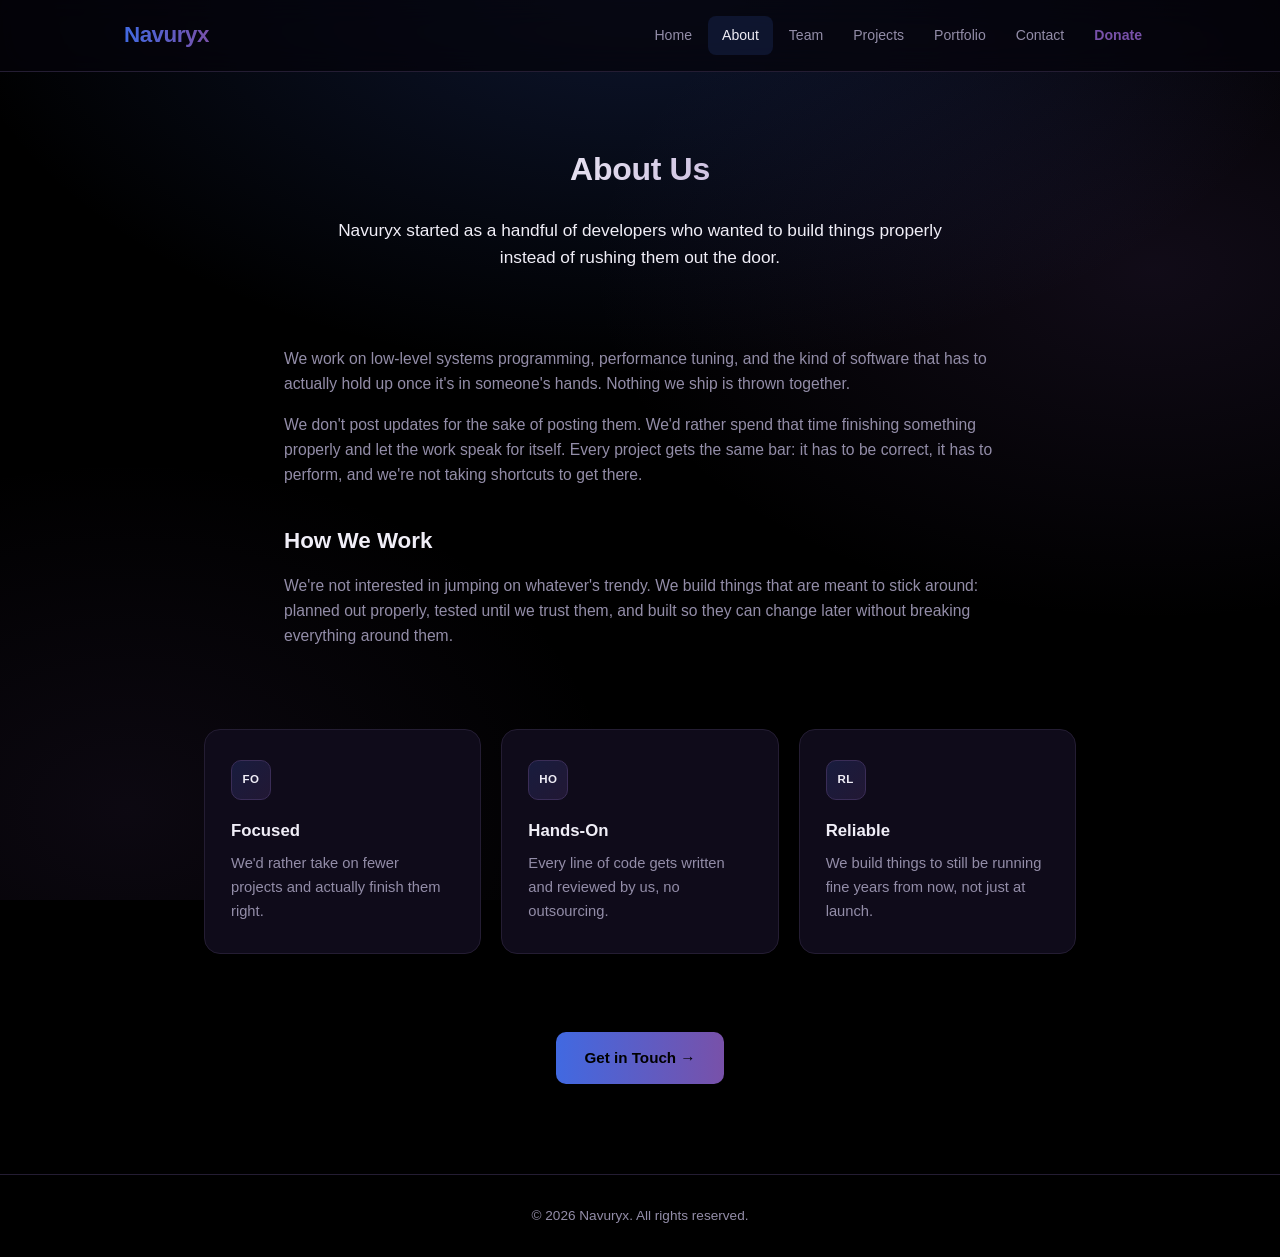
==== about/index.html @ 2e4e2330 "Restructure for clean URLs, real avatar, and a proper navbar Moved each page into its own folder (ab" ====
<!DOCTYPE html>
<html lang="en">
<head>
<meta charset="UTF-8">
<meta name="viewport" content="width=device-width, initial-scale=1.0">
<title>About - Navuryx</title>
<link rel="stylesheet" href="../css/style.css">
</head>
<body>

<header class="site-header">
  <div class="bar">
    <a href="../" class="brand">Navuryx</a>
    <nav>
      <a href="../">Home</a>
      <a href="./" class="active">About</a>
      <a href="../team/">Team</a>
      <a href="../projects/">Projects</a>
      <a href="../portfolio/">Portfolio</a>
      <a href="../contact/">Contact</a>
      <a href="https://paypal.me/hitboyxx23" target="_blank" rel="noopener" class="nav-donate">Donate</a>
    </nav>
  </div>
</header>

<div class="wrap">
  <div class="tagline">About Us</div>
  <p class="lead">Navuryx started as a handful of developers who wanted to build things properly instead of rushing them out the door.</p>
</div>

<div class="content-block">
  <p>We work on low-level systems programming, performance tuning, and the kind of software that has to actually hold up once it's in someone's hands. Nothing we ship is thrown together.</p>
  <p>We don't post updates for the sake of posting them. We'd rather spend that time finishing something properly and let the work speak for itself. Every project gets the same bar: it has to be correct, it has to perform, and we're not taking shortcuts to get there.</p>

  <h2>How We Work</h2>
  <p>We're not interested in jumping on whatever's trendy. We build things that are meant to stick around: planned out properly, tested until we trust them, and built so they can change later without breaking everything around them.</p>
</div>

<div class="cards">
  <div class="card">
    <div class="icon">FO</div>
    <h3>Focused</h3>
    <p>We'd rather take on fewer projects and actually finish them right.</p>
  </div>
  <div class="card">
    <div class="icon">HO</div>
    <h3>Hands-On</h3>
    <p>Every line of code gets written and reviewed by us, no outsourcing.</p>
  </div>
  <div class="card">
    <div class="icon">RL</div>
    <h3>Reliable</h3>
    <p>We build things to still be running fine years from now, not just at launch.</p>
  </div>
</div>

<div class="cta-row">
  <a href="../contact/" class="btn btn-primary">Get in Touch &rarr;</a>
</div>

<footer>
  &copy; 2026 Navuryx. All rights reserved.
</footer>

<script src="../js/main.js"></script>
</body>
</html>
---- css/style.css ----
:root{
  --bg:#000000;
  --bg-alt:#0a0712;
  --bg-card:#0f0b1a;
  --text:#f0eef7;
  --muted:#938da8;
  --royal-blue:#4169e1;
  --royal-purple:#7851a9;
  --accent:#4169e1;
  --accent-2:#7851a9;
  --border:#241d33;
  --border-hover:#3a2d57;
}
*{box-sizing:border-box;margin:0;padding:0;}
html{scroll-behavior:smooth;}
body{
  min-height:100vh;
  background:
    radial-gradient(ellipse 1000px 600px at 50% -5%, rgba(65,105,225,0.22), transparent 70%),
    radial-gradient(ellipse 800px 500px at 90% 30%, rgba(120,81,169,0.14), transparent 70%),
    radial-gradient(ellipse 700px 500px at 10% 90%, rgba(120,81,169,0.10), transparent 70%),
    var(--bg);
  background-attachment:fixed;
  color:var(--text);
  font-family:-apple-system,BlinkMacSystemFont,"Segoe UI",Roboto,Helvetica,Arial,sans-serif;
  line-height:1.6;
  display:flex;
  flex-direction:column;
  align-items:center;
}

/* Top navbar */
.site-header{
  position:sticky;
  top:0;
  z-index:50;
  width:100%;
  background:rgba(5,3,10,0.72);
  backdrop-filter:blur(14px);
  border-bottom:1px solid var(--border);
}
.site-header .bar{
  width:100%;
  max-width:1080px;
  margin:0 auto;
  padding:16px 24px;
  display:flex;
  align-items:center;
  justify-content:space-between;
  gap:20px;
}
.brand{
  font-size:1.4rem;
  font-weight:800;
  letter-spacing:-0.5px;
  background:linear-gradient(90deg,var(--royal-blue),var(--royal-purple));
  -webkit-background-clip:text;background-clip:text;color:transparent;
  text-decoration:none;
  flex-shrink:0;
}
nav{
  display:flex;
  gap:2px;
  flex-wrap:wrap;
  justify-content:center;
  align-items:center;
}
nav a{
  position:relative;
  color:var(--muted);
  text-decoration:none;
  font-size:0.88rem;
  font-weight:500;
  padding:8px 14px;
  border-radius:8px;
  transition:color .2s, background .2s;
}
nav a:hover{color:var(--text);background:rgba(65,105,225,0.1);}
nav a.active{
  color:var(--text);
  background:rgba(65,105,225,0.14);
}
nav a.nav-donate{
  color:var(--royal-purple);
  font-weight:600;
}
nav a.nav-donate:hover{background:rgba(120,81,169,0.14);}

.wrap{
  width:100%;
  max-width:780px;
  padding:72px 24px 56px;
  text-align:center;
}

.hero-title{
  font-size:clamp(2.6rem,7vw,4rem);
  font-weight:800;
  letter-spacing:-1.5px;
  background:linear-gradient(90deg,var(--royal-blue),var(--royal-purple));
  -webkit-background-clip:text;background-clip:text;color:transparent;
  margin-bottom:22px;
}

.tagline{
  font-size:clamp(1.5rem,3.6vw,2rem);
  font-weight:700;
  margin-bottom:22px;
  letter-spacing:-0.3px;
  background:linear-gradient(90deg,var(--text) 30%,var(--royal-purple) 140%);
  -webkit-background-clip:text;background-clip:text;color:transparent;
}
.lead{
  font-size:1.08rem;
  color:var(--text);
  max-width:620px;
  margin:0 auto 18px;
}
.sub{
  font-size:0.95rem;
  color:var(--muted);
  max-width:600px;
  margin:0 auto;
}

.stats{
  display:flex;
  justify-content:center;
  gap:64px;
  margin:54px auto 0;
  padding-top:38px;
  border-top:1px solid var(--border);
  max-width:520px;
}
.stat .num{
  font-size:2rem;
  font-weight:800;
  background:linear-gradient(90deg,var(--royal-blue),var(--royal-purple));
  -webkit-background-clip:text;background-clip:text;color:transparent;
}
.stat .label{
  font-size:0.76rem;
  letter-spacing:0.6px;
  color:var(--muted);
  text-transform:uppercase;
  margin-top:6px;
}

.cards{
  width:100%;
  max-width:920px;
  display:grid;
  grid-template-columns:repeat(auto-fit,minmax(250px,1fr));
  gap:20px;
  padding:0 24px 24px;
}
.card{
  position:relative;
  background:var(--bg-card);
  border:1px solid var(--border);
  border-radius:16px;
  padding:30px 26px;
  text-align:left;
  overflow:hidden;
  transition:border-color .25s, transform .25s, box-shadow .25s;
  opacity:0;
  transform:translateY(16px);
  animation:cardIn .5s ease forwards;
}
.card:nth-child(1){animation-delay:.05s;}
.card:nth-child(2){animation-delay:.15s;}
.card:nth-child(3){animation-delay:.25s;}
.card:nth-child(4){animation-delay:.35s;}
.card:nth-child(5){animation-delay:.45s;}
.card:nth-child(6){animation-delay:.55s;}
@keyframes cardIn{to{opacity:1;transform:translateY(0);}}
.card:hover{
  border-color:var(--border-hover);
  transform:translateY(-4px);
  box-shadow:0 16px 40px rgba(65,105,225,0.14);
}
.card .icon{
  width:40px;height:40px;
  border-radius:10px;
  background:linear-gradient(135deg,rgba(65,105,225,0.18),rgba(120,81,169,0.18));
  border:1px solid var(--border-hover);
  display:flex;align-items:center;justify-content:center;
  font-size:0.72rem;font-weight:700;letter-spacing:0.5px;
  color:var(--text);
  margin-bottom:18px;
}
.card h3{
  font-size:1.05rem;
  color:var(--text);
  margin-bottom:8px;
  font-weight:700;
}
.card p{color:var(--muted);font-size:0.92rem;}

.cta-row{
  padding:54px 24px 90px;
  display:flex;
  gap:16px;
  flex-wrap:wrap;
  justify-content:center;
}
.btn{
  display:inline-flex;
  align-items:center;
  gap:8px;
  padding:14px 28px;
  border-radius:10px;
  font-weight:600;
  font-size:0.95rem;
  text-decoration:none;
  background:var(--bg-card);
  color:var(--text);
  border:1px solid var(--border);
  transition:transform .15s, border-color .2s, box-shadow .2s;
  cursor:pointer;
}
.btn:hover{border-color:var(--border-hover);transform:translateY(-2px);box-shadow:0 8px 24px rgba(65,105,225,0.12);}
.btn-primary{
  background:linear-gradient(90deg,var(--royal-blue),var(--royal-purple));
  color:#000;
  border:none;
}
.btn-primary:hover{box-shadow:0 10px 28px rgba(65,105,225,0.35);}
.btn-donate{
  background:transparent;
  color:var(--text);
  border:1px solid var(--royal-purple);
}
.btn-donate:hover{
  background:rgba(120,81,169,0.14);
  box-shadow:0 10px 28px rgba(120,81,169,0.25);
}

/* Contact form */
.form-card{
  width:100%;
  max-width:480px;
  background:var(--bg-card);
  border:1px solid var(--border);
  border-radius:16px;
  padding:34px;
  text-align:left;
  margin:0 24px 90px;
}
.field{margin-bottom:18px;}
.field label{
  display:block;
  font-size:0.85rem;
  color:var(--muted);
  margin-bottom:6px;
}
.field input, .field textarea{
  width:100%;
  background:var(--bg);
  border:1px solid var(--border);
  border-radius:8px;
  padding:11px 14px;
  color:var(--text);
  font-family:inherit;
  font-size:0.95rem;
  resize:vertical;
  transition:border-color .2s, box-shadow .2s;
}
.field input:focus, .field textarea:focus{
  outline:none;
  border-color:var(--royal-blue);
  box-shadow:0 0 0 3px rgba(65,105,225,0.15);
}
.form-status{
  margin-top:14px;
  font-size:0.9rem;
  color:var(--royal-purple);
  min-height:1.2em;
}

.member-card{
  width:100%;
  max-width:340px;
  margin:0 auto 52px;
  background:var(--bg-card);
  border:1px solid var(--border);
  border-radius:18px;
  padding:34px 28px;
  text-align:center;
  transition:border-color .25s, transform .25s, box-shadow .25s;
}
.member-card:hover{
  border-color:var(--border-hover);
  transform:translateY(-3px);
  box-shadow:0 16px 40px rgba(65,105,225,0.14);
}
.member-card .avatar{
  width:84px;height:84px;
  border-radius:50%;
  margin:0 auto 16px;
  display:block;
  object-fit:cover;
  padding:3px;
  background:linear-gradient(135deg,var(--royal-blue),var(--royal-purple));
}
.member-card h3{font-size:1.15rem;margin-bottom:4px;}
.member-card .role{
  font-size:0.76rem;
  letter-spacing:0.6px;
  text-transform:uppercase;
  background:linear-gradient(90deg,var(--royal-blue),var(--royal-purple));
  -webkit-background-clip:text;background-clip:text;color:transparent;
  font-weight:700;
  margin-bottom:18px;
}
.tags{
  display:flex;flex-wrap:wrap;gap:6px;
  justify-content:center;
  margin-bottom:20px;
}
.tag{
  font-size:0.74rem;
  padding:4px 11px;
  border-radius:999px;
  background:rgba(65,105,225,0.12);
  border:1px solid var(--border-hover);
  color:var(--text);
}
.member-card .links{
  display:flex;gap:10px;justify-content:center;
}
.member-card .links a{
  font-size:0.85rem;
  color:var(--muted);
  text-decoration:none;
  border:1px solid var(--border);
  padding:8px 16px;
  border-radius:8px;
  transition:color .2s, border-color .2s;
}
.member-card .links a:hover{color:var(--text);border-color:var(--royal-blue);}

.content-block{
  width:100%;
  max-width:760px;
  padding:0 24px 64px;
  text-align:left;
}
.content-block p{color:var(--muted);margin-bottom:16px;font-size:0.98rem;}
.content-block h2{
  font-size:1.4rem;
  margin:36px 0 14px;
  color:var(--text);
  font-weight:700;
}

footer{
  width:100%;
  border-top:1px solid var(--border);
  padding:30px 24px;
  text-align:center;
  color:var(--muted);
  font-size:0.85rem;
}

@media(max-width:600px){
  .stats{gap:32px;}
  .wrap{padding-top:56px;}
}
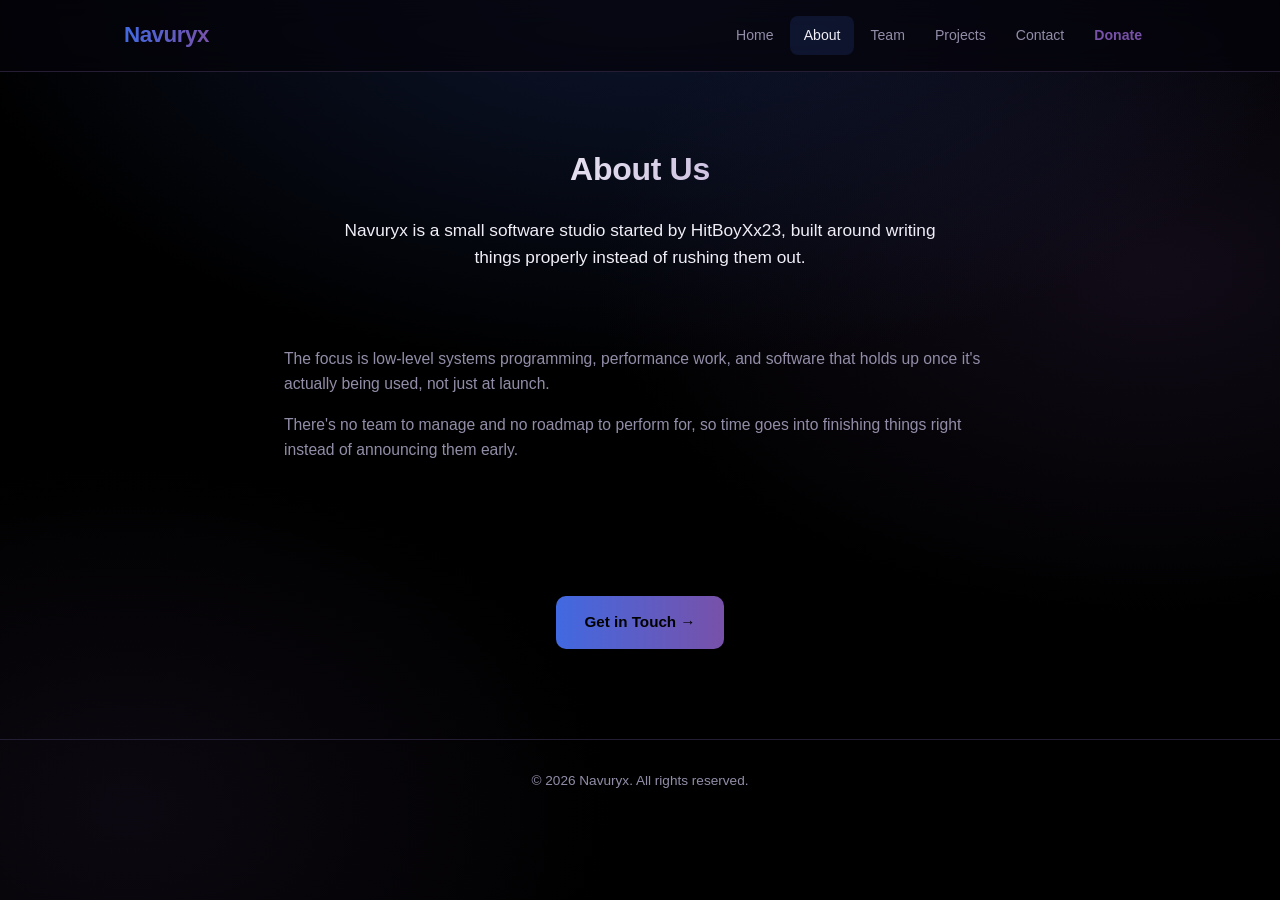
==== commit 694200db: "Clean up fabricated content and add full language list Removed the fake stats row, the made-up team " ====
--- a/about/index.html
+++ b/about/index.html
@@ -16,7 +16,6 @@
       <a href="./" class="active">About</a>
       <a href="../team/">Team</a>
       <a href="../projects/">Projects</a>
-      <a href="../portfolio/">Portfolio</a>
       <a href="../contact/">Contact</a>
       <a href="https://paypal.me/hitboyxx23" target="_blank" rel="noopener" class="nav-donate">Donate</a>
     </nav>
@@ -25,33 +24,12 @@
 
 <div class="wrap">
   <div class="tagline">About Us</div>
-  <p class="lead">Navuryx started as a handful of developers who wanted to build things properly instead of rushing them out the door.</p>
+  <p class="lead">Navuryx is a small software studio started by HitBoyXx23, built around writing things properly instead of rushing them out.</p>
 </div>
 
 <div class="content-block">
-  <p>We work on low-level systems programming, performance tuning, and the kind of software that has to actually hold up once it's in someone's hands. Nothing we ship is thrown together.</p>
-  <p>We don't post updates for the sake of posting them. We'd rather spend that time finishing something properly and let the work speak for itself. Every project gets the same bar: it has to be correct, it has to perform, and we're not taking shortcuts to get there.</p>
-
-  <h2>How We Work</h2>
-  <p>We're not interested in jumping on whatever's trendy. We build things that are meant to stick around: planned out properly, tested until we trust them, and built so they can change later without breaking everything around them.</p>
-</div>
-
-<div class="cards">
-  <div class="card">
-    <div class="icon">FO</div>
-    <h3>Focused</h3>
-    <p>We'd rather take on fewer projects and actually finish them right.</p>
-  </div>
-  <div class="card">
-    <div class="icon">HO</div>
-    <h3>Hands-On</h3>
-    <p>Every line of code gets written and reviewed by us, no outsourcing.</p>
-  </div>
-  <div class="card">
-    <div class="icon">RL</div>
-    <h3>Reliable</h3>
-    <p>We build things to still be running fine years from now, not just at launch.</p>
-  </div>
+  <p>The focus is low-level systems programming, performance work, and software that holds up once it's actually being used, not just at launch.</p>
+  <p>There's no team to manage and no roadmap to perform for, so time goes into finishing things right instead of announcing them early.</p>
 </div>
 
 <div class="cta-row">
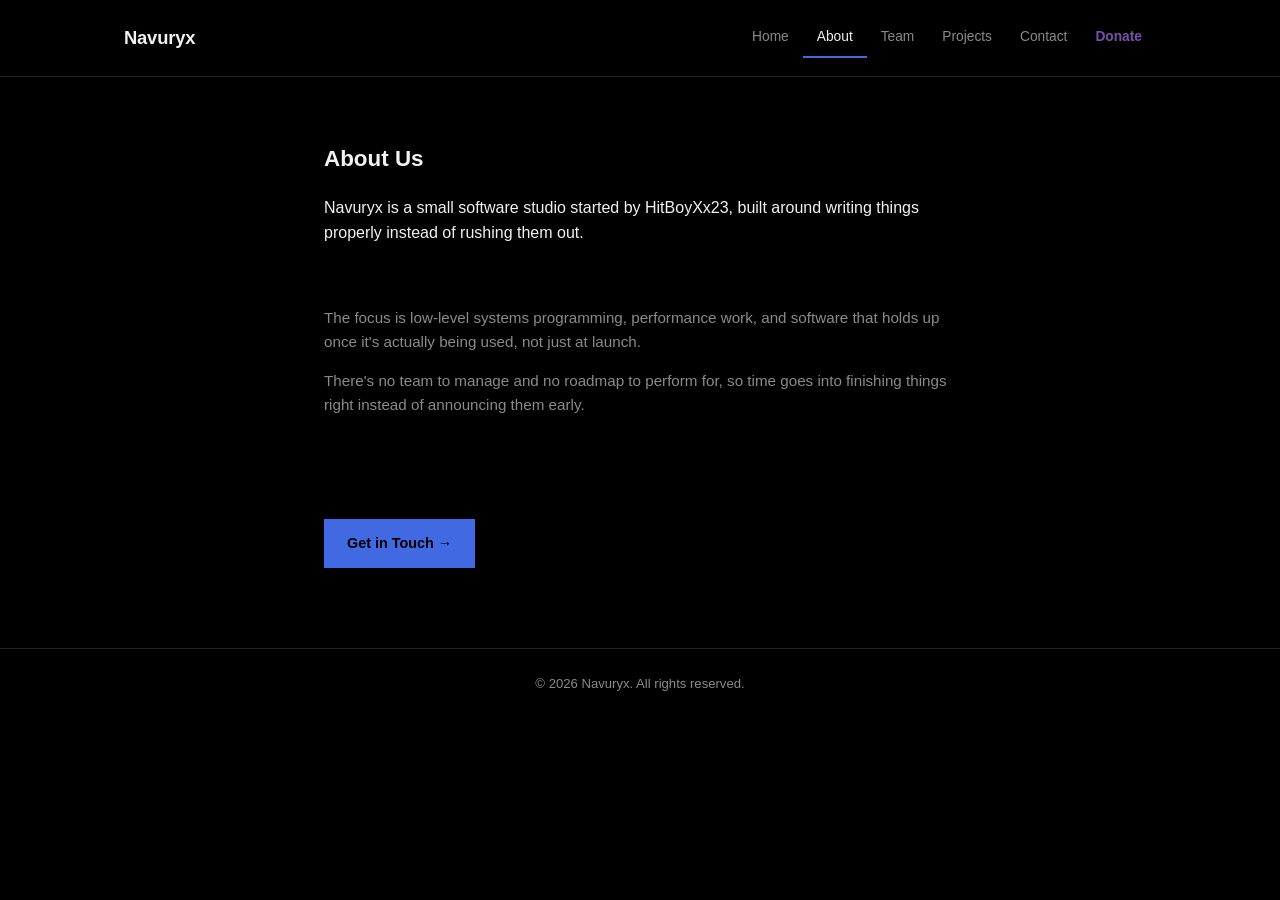
==== commit ec76ca55: "Drop contact form, add Discord/social link previews Removed the name/email/message form since there " ====
--- a/about/index.html
+++ b/about/index.html
@@ -4,6 +4,13 @@
 <meta charset="UTF-8">
 <meta name="viewport" content="width=device-width, initial-scale=1.0">
 <title>About - Navuryx</title>
+<meta name="description" content="Navuryx is a small software studio started by HitBoyXx23, focused on low-level systems programming and software that actually holds up.">
+<meta property="og:type" content="website">
+<meta property="og:site_name" content="Navuryx">
+<meta property="og:title" content="About - Navuryx">
+<meta property="og:description" content="Navuryx is a small software studio started by HitBoyXx23, focused on low-level systems programming and software that actually holds up.">
+<meta property="og:url" content="https://navuryx.com/about/">
+<meta name="theme-color" content="#4169e1">
 <link rel="stylesheet" href="../css/style.css">
 </head>
 <body>
@@ -40,6 +47,5 @@
   &copy; 2026 Navuryx. All rights reserved.
 </footer>
 
-<script src="../js/main.js"></script>
 </body>
 </html>
--- a/css/style.css
+++ b/css/style.css
@@ -1,26 +1,19 @@
 :root{
   --bg:#000000;
-  --bg-alt:#0a0712;
-  --bg-card:#0f0b1a;
-  --text:#f0eef7;
-  --muted:#938da8;
+  --bg-alt:#0a0a0a;
+  --bg-card:#0c0c0c;
+  --text:#f2f2f2;
+  --muted:#8a8a8a;
   --royal-blue:#4169e1;
   --royal-purple:#7851a9;
-  --accent:#4169e1;
-  --accent-2:#7851a9;
-  --border:#241d33;
-  --border-hover:#3a2d57;
+  --border:#232323;
+  --border-hover:#3a3a3a;
 }
 *{box-sizing:border-box;margin:0;padding:0;}
 html{scroll-behavior:smooth;}
 body{
   min-height:100vh;
-  background:
-    radial-gradient(ellipse 1000px 600px at 50% -5%, rgba(65,105,225,0.22), transparent 70%),
-    radial-gradient(ellipse 800px 500px at 90% 30%, rgba(120,81,169,0.14), transparent 70%),
-    radial-gradient(ellipse 700px 500px at 10% 90%, rgba(120,81,169,0.10), transparent 70%),
-    var(--bg);
-  background-attachment:fixed;
+  background:var(--bg);
   color:var(--text);
   font-family:-apple-system,BlinkMacSystemFont,"Segoe UI",Roboto,Helvetica,Arial,sans-serif;
   line-height:1.6;
@@ -35,335 +28,233 @@
   top:0;
   z-index:50;
   width:100%;
-  background:rgba(5,3,10,0.72);
-  backdrop-filter:blur(14px);
+  background:#000000;
   border-bottom:1px solid var(--border);
 }
 .site-header .bar{
   width:100%;
   max-width:1080px;
   margin:0 auto;
-  padding:16px 24px;
+  padding:18px 24px;
   display:flex;
   align-items:center;
   justify-content:space-between;
   gap:20px;
 }
 .brand{
-  font-size:1.4rem;
-  font-weight:800;
-  letter-spacing:-0.5px;
-  background:linear-gradient(90deg,var(--royal-blue),var(--royal-purple));
-  -webkit-background-clip:text;background-clip:text;color:transparent;
+  font-size:1.15rem;
+  font-weight:700;
+  letter-spacing:-0.2px;
+  color:var(--text);
   text-decoration:none;
   flex-shrink:0;
 }
 nav{
   display:flex;
-  gap:2px;
+  gap:0;
   flex-wrap:wrap;
   justify-content:center;
   align-items:center;
 }
 nav a{
-  position:relative;
-  color:var(--muted);
-  text-decoration:none;
-  font-size:0.88rem;
+  color:var(--muted);
+  text-decoration:none;
+  font-size:0.86rem;
   font-weight:500;
   padding:8px 14px;
-  border-radius:8px;
-  transition:color .2s, background .2s;
-}
-nav a:hover{color:var(--text);background:rgba(65,105,225,0.1);}
+  border-bottom:2px solid transparent;
+  transition:color .2s ease, border-color .2s ease;
+}
+nav a:hover{color:var(--text);}
 nav a.active{
   color:var(--text);
-  background:rgba(65,105,225,0.14);
+  border-bottom-color:var(--royal-blue);
 }
 nav a.nav-donate{
   color:var(--royal-purple);
   font-weight:600;
 }
-nav a.nav-donate:hover{background:rgba(120,81,169,0.14);}
+
+/* Hero */
+@keyframes fadeUp{
+  from{opacity:0;transform:translateY(8px);}
+  to{opacity:1;transform:translateY(0);}
+}
 
 .wrap{
   width:100%;
-  max-width:780px;
-  padding:72px 24px 56px;
-  text-align:center;
-}
-
+  max-width:680px;
+  padding:64px 24px 48px;
+  text-align:left;
+  animation:fadeUp .4s ease both;
+}
 .hero-title{
-  font-size:clamp(2.6rem,7vw,4rem);
-  font-weight:800;
-  letter-spacing:-1.5px;
-  background:linear-gradient(90deg,var(--royal-blue),var(--royal-purple));
-  -webkit-background-clip:text;background-clip:text;color:transparent;
-  margin-bottom:22px;
-}
-
+  font-size:clamp(2rem,5vw,2.6rem);
+  font-weight:700;
+  letter-spacing:-0.5px;
+  margin-bottom:12px;
+  color:var(--text);
+}
 .tagline{
-  font-size:clamp(1.5rem,3.6vw,2rem);
-  font-weight:700;
-  margin-bottom:22px;
-  letter-spacing:-0.3px;
-  background:linear-gradient(90deg,var(--text) 30%,var(--royal-purple) 140%);
-  -webkit-background-clip:text;background-clip:text;color:transparent;
+  font-size:clamp(1.15rem,2.6vw,1.4rem);
+  font-weight:600;
+  margin-bottom:18px;
+  color:var(--text);
 }
 .lead{
-  font-size:1.08rem;
-  color:var(--text);
-  max-width:620px;
-  margin:0 auto 18px;
+  font-size:1rem;
+  color:var(--text);
+  max-width:600px;
+  margin:0 0 12px;
 }
 .sub{
   font-size:0.95rem;
   color:var(--muted);
   max-width:600px;
-  margin:0 auto;
-}
-
-.stats{
-  display:flex;
-  justify-content:center;
-  gap:64px;
-  margin:54px auto 0;
-  padding-top:38px;
+  margin:0;
+}
+
+/* Cards */
+.cards{
+  width:100%;
+  max-width:1080px;
+  display:grid;
+  grid-template-columns:repeat(auto-fit,minmax(240px,1fr));
+  gap:0;
   border-top:1px solid var(--border);
-  max-width:520px;
-}
-.stat .num{
-  font-size:2rem;
-  font-weight:800;
-  background:linear-gradient(90deg,var(--royal-blue),var(--royal-purple));
-  -webkit-background-clip:text;background-clip:text;color:transparent;
-}
-.stat .label{
-  font-size:0.76rem;
-  letter-spacing:0.6px;
-  color:var(--muted);
-  text-transform:uppercase;
-  margin-top:6px;
-}
-
-.cards{
-  width:100%;
-  max-width:920px;
-  display:grid;
-  grid-template-columns:repeat(auto-fit,minmax(250px,1fr));
-  gap:20px;
-  padding:0 24px 24px;
+  border-left:1px solid var(--border);
 }
 .card{
-  position:relative;
-  background:var(--bg-card);
-  border:1px solid var(--border);
-  border-radius:16px;
-  padding:30px 26px;
-  text-align:left;
-  overflow:hidden;
-  transition:border-color .25s, transform .25s, box-shadow .25s;
+  background:var(--bg);
+  border-right:1px solid var(--border);
+  border-bottom:1px solid var(--border);
+  padding:28px 24px;
+  text-align:left;
+  transition:background .15s;
   opacity:0;
-  transform:translateY(16px);
-  animation:cardIn .5s ease forwards;
+  animation:fadeUp .4s ease both;
 }
 .card:nth-child(1){animation-delay:.05s;}
-.card:nth-child(2){animation-delay:.15s;}
-.card:nth-child(3){animation-delay:.25s;}
-.card:nth-child(4){animation-delay:.35s;}
-.card:nth-child(5){animation-delay:.45s;}
-.card:nth-child(6){animation-delay:.55s;}
-@keyframes cardIn{to{opacity:1;transform:translateY(0);}}
-.card:hover{
-  border-color:var(--border-hover);
-  transform:translateY(-4px);
-  box-shadow:0 16px 40px rgba(65,105,225,0.14);
-}
-.card .icon{
-  width:40px;height:40px;
-  border-radius:10px;
-  background:linear-gradient(135deg,rgba(65,105,225,0.18),rgba(120,81,169,0.18));
-  border:1px solid var(--border-hover);
-  display:flex;align-items:center;justify-content:center;
-  font-size:0.72rem;font-weight:700;letter-spacing:0.5px;
-  color:var(--text);
-  margin-bottom:18px;
-}
+.card:nth-child(2){animation-delay:.1s;}
+.card:nth-child(3){animation-delay:.15s;}
+.card:nth-child(4){animation-delay:.2s;}
+.card:nth-child(5){animation-delay:.25s;}
+.card:nth-child(6){animation-delay:.3s;}
+.card:hover{background:var(--bg-alt);}
 .card h3{
-  font-size:1.05rem;
+  font-size:1rem;
   color:var(--text);
   margin-bottom:8px;
-  font-weight:700;
+  font-weight:600;
 }
 .card p{color:var(--muted);font-size:0.92rem;}
 
+/* Buttons */
 .cta-row{
-  padding:54px 24px 90px;
-  display:flex;
-  gap:16px;
+  width:100%;
+  max-width:680px;
+  padding:40px 24px 80px;
+  display:flex;
+  gap:12px;
   flex-wrap:wrap;
-  justify-content:center;
+  justify-content:flex-start;
 }
 .btn{
   display:inline-flex;
   align-items:center;
   gap:8px;
-  padding:14px 28px;
-  border-radius:10px;
-  font-weight:600;
-  font-size:0.95rem;
-  text-decoration:none;
-  background:var(--bg-card);
-  color:var(--text);
-  border:1px solid var(--border);
-  transition:transform .15s, border-color .2s, box-shadow .2s;
+  padding:12px 22px;
+  font-weight:600;
+  font-size:0.9rem;
+  text-decoration:none;
+  background:var(--bg);
+  color:var(--text);
+  border:1px solid var(--border);
+  transition:border-color .15s ease, background .15s ease, transform .15s ease;
   cursor:pointer;
 }
-.btn:hover{border-color:var(--border-hover);transform:translateY(-2px);box-shadow:0 8px 24px rgba(65,105,225,0.12);}
+.btn:hover{border-color:var(--border-hover);background:var(--bg-alt);transform:translateY(-1px);}
 .btn-primary{
-  background:linear-gradient(90deg,var(--royal-blue),var(--royal-purple));
+  background:var(--royal-blue);
   color:#000;
-  border:none;
-}
-.btn-primary:hover{box-shadow:0 10px 28px rgba(65,105,225,0.35);}
-.btn-donate{
-  background:transparent;
-  color:var(--text);
-  border:1px solid var(--royal-purple);
-}
-.btn-donate:hover{
-  background:rgba(120,81,169,0.14);
-  box-shadow:0 10px 28px rgba(120,81,169,0.25);
-}
-
-/* Contact form */
-.form-card{
-  width:100%;
-  max-width:480px;
-  background:var(--bg-card);
-  border:1px solid var(--border);
-  border-radius:16px;
-  padding:34px;
-  text-align:left;
-  margin:0 24px 90px;
-}
-.field{margin-bottom:18px;}
-.field label{
-  display:block;
-  font-size:0.85rem;
-  color:var(--muted);
-  margin-bottom:6px;
-}
-.field input, .field textarea{
-  width:100%;
-  background:var(--bg);
-  border:1px solid var(--border);
-  border-radius:8px;
-  padding:11px 14px;
-  color:var(--text);
-  font-family:inherit;
-  font-size:0.95rem;
-  resize:vertical;
-  transition:border-color .2s, box-shadow .2s;
-}
-.field input:focus, .field textarea:focus{
-  outline:none;
   border-color:var(--royal-blue);
-  box-shadow:0 0 0 3px rgba(65,105,225,0.15);
-}
-.form-status{
-  margin-top:14px;
-  font-size:0.9rem;
-  color:var(--royal-purple);
-  min-height:1.2em;
-}
-
+}
+.btn-primary:hover{background:#3558c4;border-color:#3558c4;transform:translateY(-1px);}
+
+/* Team member */
 .member-card{
   width:100%;
-  max-width:340px;
-  margin:0 auto 52px;
-  background:var(--bg-card);
-  border:1px solid var(--border);
-  border-radius:18px;
-  padding:34px 28px;
-  text-align:center;
-  transition:border-color .25s, transform .25s, box-shadow .25s;
-}
-.member-card:hover{
-  border-color:var(--border-hover);
-  transform:translateY(-3px);
-  box-shadow:0 16px 40px rgba(65,105,225,0.14);
+  max-width:420px;
+  margin:0 24px 64px;
+  background:var(--bg);
+  border:1px solid var(--border);
+  padding:28px;
+  text-align:left;
 }
 .member-card .avatar{
-  width:84px;height:84px;
-  border-radius:50%;
-  margin:0 auto 16px;
+  width:64px;height:64px;
+  margin:0 0 16px;
   display:block;
   object-fit:cover;
-  padding:3px;
-  background:linear-gradient(135deg,var(--royal-blue),var(--royal-purple));
-}
-.member-card h3{font-size:1.15rem;margin-bottom:4px;}
+  border:1px solid var(--border);
+}
+.member-card h3{font-size:1.05rem;margin-bottom:2px;font-weight:600;}
 .member-card .role{
-  font-size:0.76rem;
-  letter-spacing:0.6px;
+  font-size:0.78rem;
+  letter-spacing:0.4px;
   text-transform:uppercase;
-  background:linear-gradient(90deg,var(--royal-blue),var(--royal-purple));
-  -webkit-background-clip:text;background-clip:text;color:transparent;
-  font-weight:700;
+  color:var(--royal-blue);
+  font-weight:600;
   margin-bottom:18px;
 }
 .tags{
   display:flex;flex-wrap:wrap;gap:6px;
-  justify-content:center;
   margin-bottom:20px;
 }
 .tag{
-  font-size:0.74rem;
-  padding:4px 11px;
-  border-radius:999px;
-  background:rgba(65,105,225,0.12);
-  border:1px solid var(--border-hover);
-  color:var(--text);
+  font-size:0.76rem;
+  padding:4px 9px;
+  background:var(--bg-alt);
+  border:1px solid var(--border);
+  color:var(--muted);
 }
 .member-card .links{
-  display:flex;gap:10px;justify-content:center;
+  display:flex;gap:10px;
 }
 .member-card .links a{
-  font-size:0.85rem;
-  color:var(--muted);
+  font-size:0.84rem;
+  color:var(--text);
   text-decoration:none;
   border:1px solid var(--border);
   padding:8px 16px;
-  border-radius:8px;
-  transition:color .2s, border-color .2s;
-}
-.member-card .links a:hover{color:var(--text);border-color:var(--royal-blue);}
-
+  transition:border-color .15s;
+}
+.member-card .links a:hover{border-color:var(--royal-blue);}
+
+/* Content blocks */
 .content-block{
   width:100%;
-  max-width:760px;
-  padding:0 24px 64px;
-  text-align:left;
-}
-.content-block p{color:var(--muted);margin-bottom:16px;font-size:0.98rem;}
+  max-width:680px;
+  padding:0 24px 48px;
+  text-align:left;
+}
+.content-block p{color:var(--muted);margin-bottom:14px;font-size:0.95rem;}
 .content-block h2{
-  font-size:1.4rem;
-  margin:36px 0 14px;
-  color:var(--text);
-  font-weight:700;
+  font-size:1.2rem;
+  margin:28px 0 12px;
+  color:var(--text);
+  font-weight:600;
 }
 
 footer{
   width:100%;
   border-top:1px solid var(--border);
-  padding:30px 24px;
+  padding:24px;
   text-align:center;
   color:var(--muted);
-  font-size:0.85rem;
+  font-size:0.82rem;
 }
 
 @media(max-width:600px){
-  .stats{gap:32px;}
-  .wrap{padding-top:56px;}
-}
+  .wrap{padding-top:48px;}
+}
